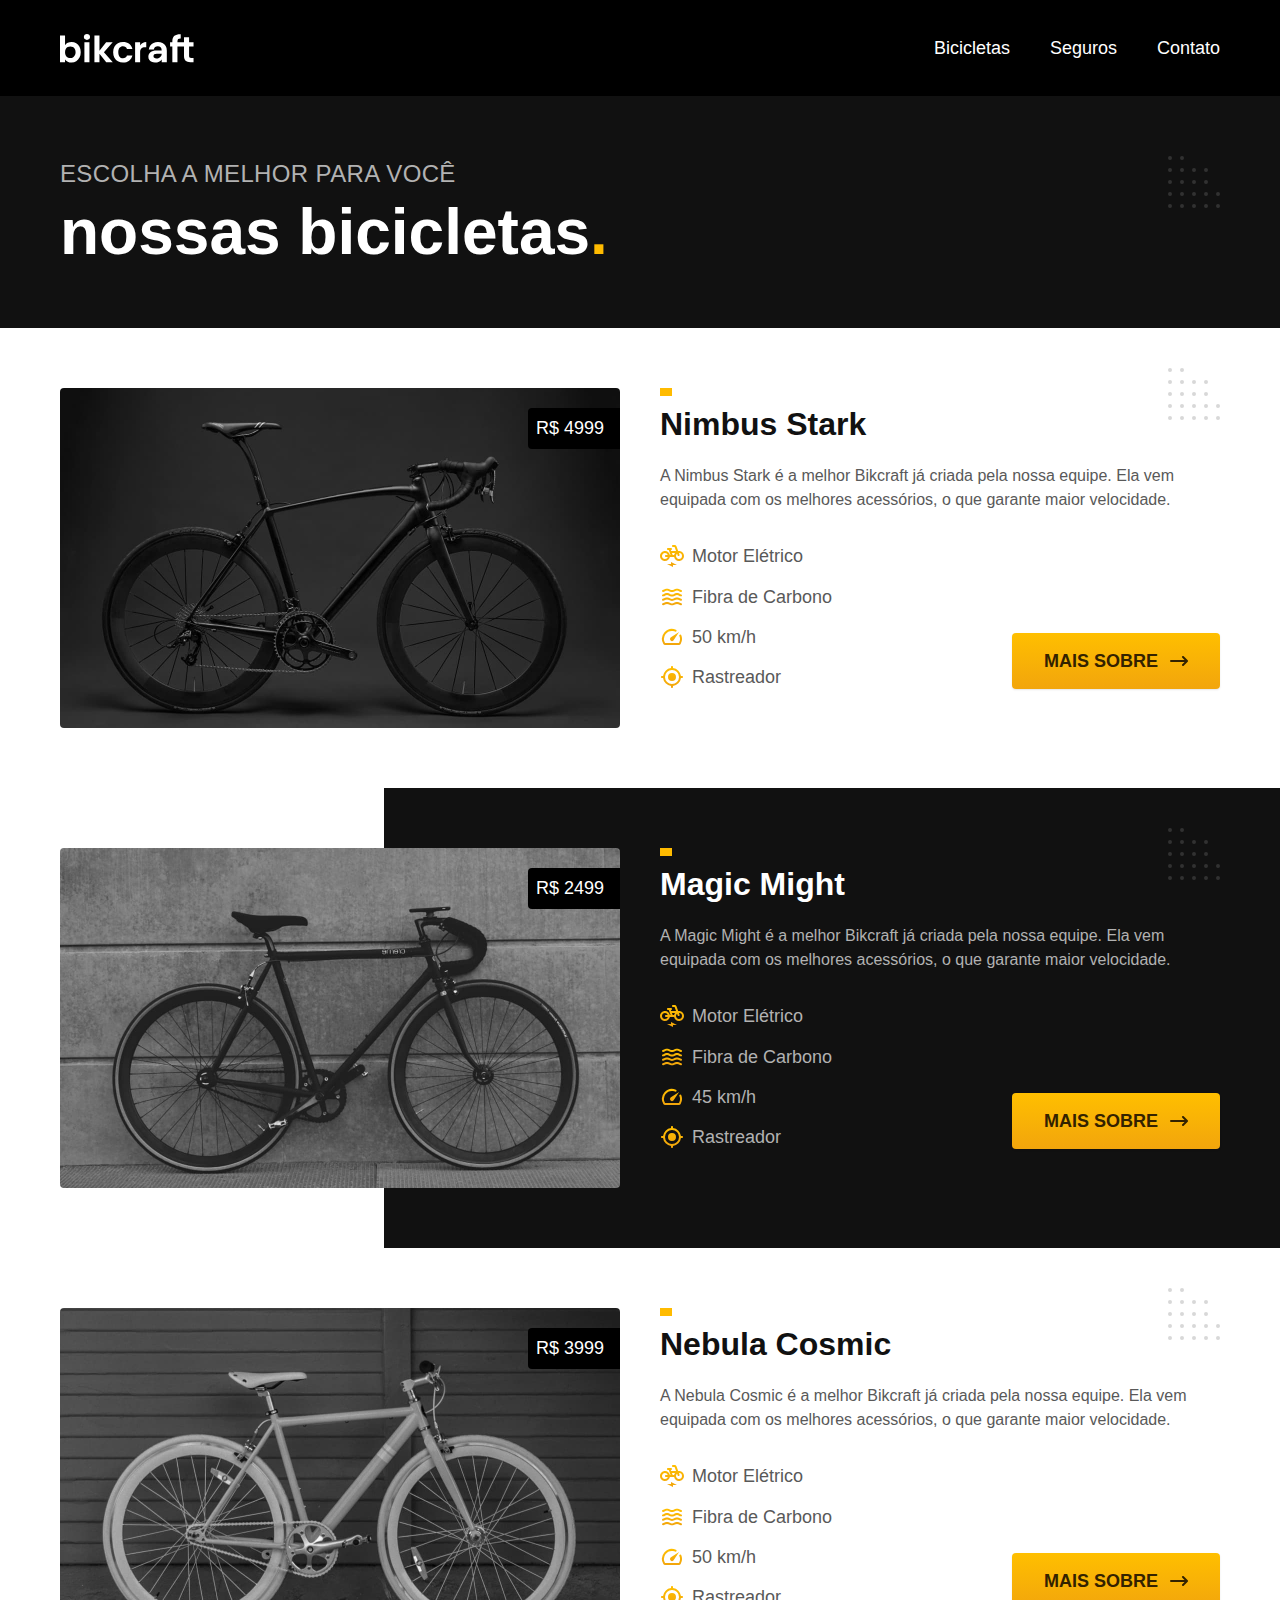
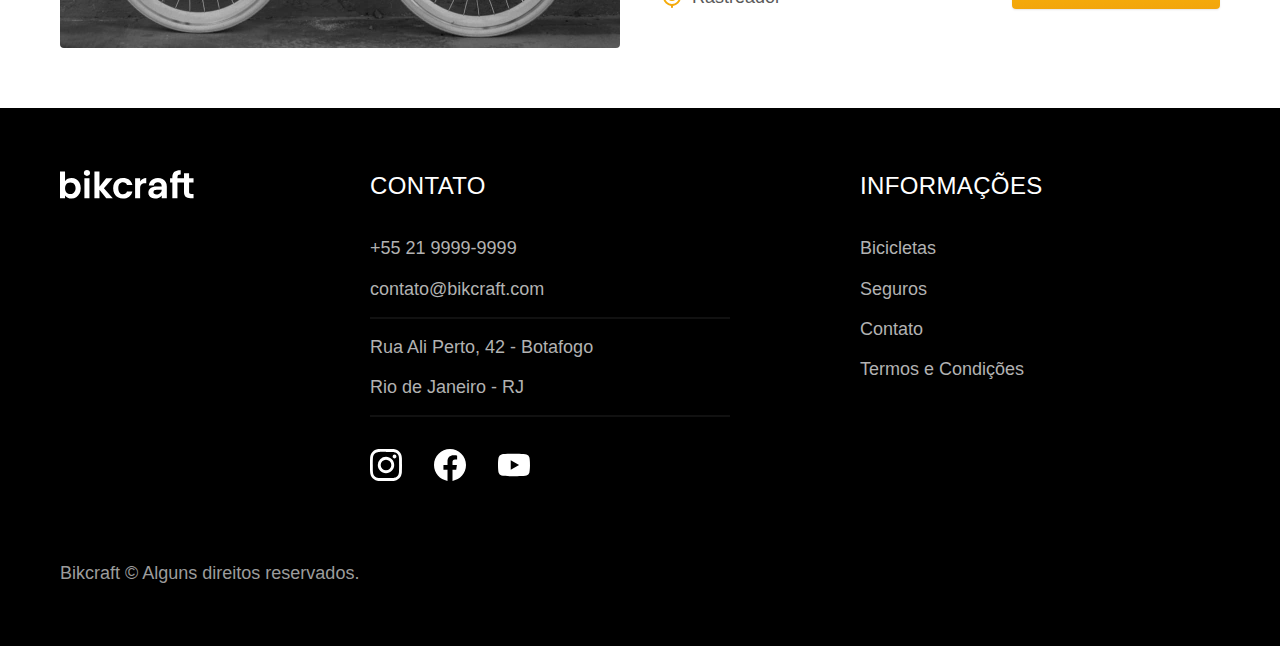
==== bicicletas.html @ 07f013b3 "titulo" ====
<!DOCTYPE html>
<html lang="pt-br">

<head>
  <meta charset="UTF-8">
  <meta name="viewport" content="width=device-width, initial-scale=1.0">

  <title>Bicicletas | Bikcraft</title>
  <meta name="description" content="Bicicletas">

  <link rel="preload" href="./css/style.css" as="style">
  <link rel="stylesheet" href="./css/style.css">
</head>

<body id="bicicletas">
  <header class="header-bg">
    <div class="header container">
      <a href="./">
        <img src="./img/bikcraft.svg" alt="Bikcraft">
      </a>

      <nav aria-label="primaria">
        <ul class="header-menu font-1-m cor-0">
          <li><a href="./bicicletas.html">Bicicletas</a></li>
          <li><a href="./seguros.html">Seguros</a></li>
          <li><a href="./contato.html">Contato</a></li>
        </ul>
      </nav>
    </div>
  </header>

  <main>
    <div class="titulo-bg">
      <div class="titulo container">
        <p class="font-2-l-b cor-5">Escolha a melhor para você</p>
        <h1 class="font-1-xxl cor-0">nossas bicicletas<span class="cor-p1">.</span></h1>
      </div>
    </div>

    <div class="bicicletas container">
      <div class="bicicletas-imagem">
        <img src="./img/bicicletas/nimbus.jpg" alt="Bicicleta preta">
        <span class="font-2-m cor-0">R$ 4999</span>
      </div>
      <div class="bicicletas-conteudo">
        <h2 class="font-1-xl">Nimbus Stark</h2>
        <p class="font-2-s cor-8">A Nimbus Stark é a melhor Bikcraft já criada pela nossa equipe. Ela vem equipada com os melhores acessórios, o que garante maior velocidade.</p>
        <ul class="font-1-m cor-8">
          <li>
            <img src="./img/icones/eletrica.svg" alt="">
            Motor Elétrico
          </li>
          <li>
            <img src="./img/icones/carbono.svg" alt="">
            Fibra de Carbono
          </li>
          <li>
            <img src="./img/icones/velocidade.svg" alt="">
            50 km/h
          </li>
          <li>
            <img src="./img/icones/rastreador.svg" alt="">
            Rastreador
          </li>
        </ul>
        <a class="botao seta" href="./bicicletas/nimbus.html">Mais Sobre</a>
      </div>
    </div>

    <div class="bicicletas-bg">
      <div class="bicicletas container">
        <div class="bicicletas-imagem">
          <img src="./img/bicicletas/magic.jpg" alt="Bicicleta preta">
          <span class="font-2-m cor-0">R$ 2499</span>
        </div>
        <div class="bicicletas-conteudo">
          <h2 class="font-1-xl cor-0">Magic Might</h2>
          <p class="font-2-s cor-5">A Magic Might é a melhor Bikcraft já criada pela nossa equipe. Ela vem equipada com os melhores acessórios, o que garante maior velocidade.</p>
          <ul class="font-1-m cor-5">
            <li>
              <img src="./img/icones/eletrica.svg" alt="">
              Motor Elétrico
            </li>
            <li>
              <img src="./img/icones/carbono.svg" alt="">
              Fibra de Carbono
            </li>
            <li>
              <img src="./img/icones/velocidade.svg" alt="">
              45 km/h
            </li>
            <li>
              <img src="./img/icones/rastreador.svg" alt="">
              Rastreador
            </li>
          </ul>
          <a class="botao seta" href="./bicicletas/magic.html">Mais Sobre</a>
        </div>
      </div>
    </div>

    <div class="bicicletas container">
      <div class="bicicletas-imagem">
        <img src="./img/bicicletas/nebula.jpg" alt="Bicicleta preta">
        <span class="font-2-m cor-0">R$ 3999</span>
      </div>
      <div class="bicicletas-conteudo">
        <h2 class="font-1-xl">Nebula Cosmic</h2>
        <p class="font-2-s cor-8">A Nebula Cosmic é a melhor Bikcraft já criada pela nossa equipe. Ela vem equipada com os melhores acessórios, o que garante maior velocidade.</p>
        <ul class="font-1-m cor-8">
          <li>
            <img src="./img/icones/eletrica.svg" alt="">
            Motor Elétrico
          </li>
          <li>
            <img src="./img/icones/carbono.svg" alt="">
            Fibra de Carbono
          </li>
          <li>
            <img src="./img/icones/velocidade.svg" alt="">
            50 km/h
          </li>
          <li>
            <img src="./img/icones/rastreador.svg" alt="">
            Rastreador
          </li>
        </ul>
        <a class="botao seta" href="./bicicletas/nebula.html">Mais Sobre</a>
      </div>
    </div>

  </main>

  <footer class="footer-bg">
    <div class="footer container">
      <img src="./img/bikcraft.svg" alt="Bikcraft">
      <div class="footer-contato">
        <h3 class="font-2-l-b cor-0">Contato</h3>
        <ul class="font-2-m cor-5">
          <li><a href="tel:+552199999999">+55 21 9999-9999</a></li>
          <li><a href="mailto:contato@bikcraft.com">contato@bikcraft.com</a></li>
          <li>Rua Ali Perto, 42 - Botafogo</li>
          <li>Rio de Janeiro - RJ</li>
        </ul>
        <div class="footer-redes">
          <a href="./">
            <img src="./img/redes/instagram.svg" alt="Instagram">
          </a>
          <a href="./">
            <img src="./img/redes/facebook.svg" alt="Facebook">
          </a>
          <a href="./">
            <img src="./img/redes/youtube.svg" alt="Youtube">
          </a>
        </div>
      </div>
      <div class="footer-informacoes">
        <h3 class="font-2-l-b cor-0">Informações</h3>
        <nav>
          <ul class="font-1-m cor-5">
            <li><a href="./bicicletas.html">Bicicletas</a></li>
            <li><a href="./seguros.html">Seguros</a></li>
            <li><a href="./contato.html">Contato</a></li>
            <li><a href="./termos.html">Termos e Condições</a></li>
          </ul>
        </nav>
      </div>
      <p class="footer-copy font-2-m cor-6">Bikcraft © Alguns direitos reservados.</p>
    </div>
  </footer>
</body>

</html>
---- css/style.css ----
@import "./global/global.css";
@import "./utilidades/tipografia.css";
@import "./utilidades/cores.css";

@import "./global/header.css";
@import "./global/footer.css";

/* Utilidades */
@import "./utilidades/componentes.css";
@import "./utilidades/formulario.css";

/* Home */
@import "./home/introducao.css";
@import "./home/tecnologia.css";
@import "./home/parceiros.css";
@import "./home/depoimento.css";

/* Bicicletas */
@import "./bicicletas/bicicletas-lista.css";
@import "./bicicletas/bicicletas.css";

/* Bicicleta */
@import "./bicicleta/bicicleta.css";
@import "./bicicleta/seguro.css";

/* Seguros */
@import "./seguros/seguros.css";
@import "./seguros/vantagens.css";
@import "./seguros/perguntas.css";

/* Contato */
@import "./contato/contato.css";
@import "./contato/lojas.css";

/* Contato */
@import "./orcamento/orcamento.css";

/* Termos */
@import "./termos/termos.css";
---- css/style.css ----
@import "./global/global.css";
@import "./utilidades/tipografia.css";
@import "./utilidades/cores.css";

@import "./global/header.css";
@import "./global/footer.css";

/* Utilidades */
@import "./utilidades/componentes.css";
@import "./utilidades/formulario.css";

/* Home */
@import "./home/introducao.css";
@import "./home/tecnologia.css";
@import "./home/parceiros.css";
@import "./home/depoimento.css";

/* Bicicletas */
@import "./bicicletas/bicicletas-lista.css";
@import "./bicicletas/bicicletas.css";

/* Bicicleta */
@import "./bicicleta/bicicleta.css";
@import "./bicicleta/seguro.css";

/* Seguros */
@import "./seguros/seguros.css";
@import "./seguros/vantagens.css";
@import "./seguros/perguntas.css";

/* Contato */
@import "./contato/contato.css";
@import "./contato/lojas.css";

/* Contato */
@import "./orcamento/orcamento.css";

/* Termos */
@import "./termos/termos.css";
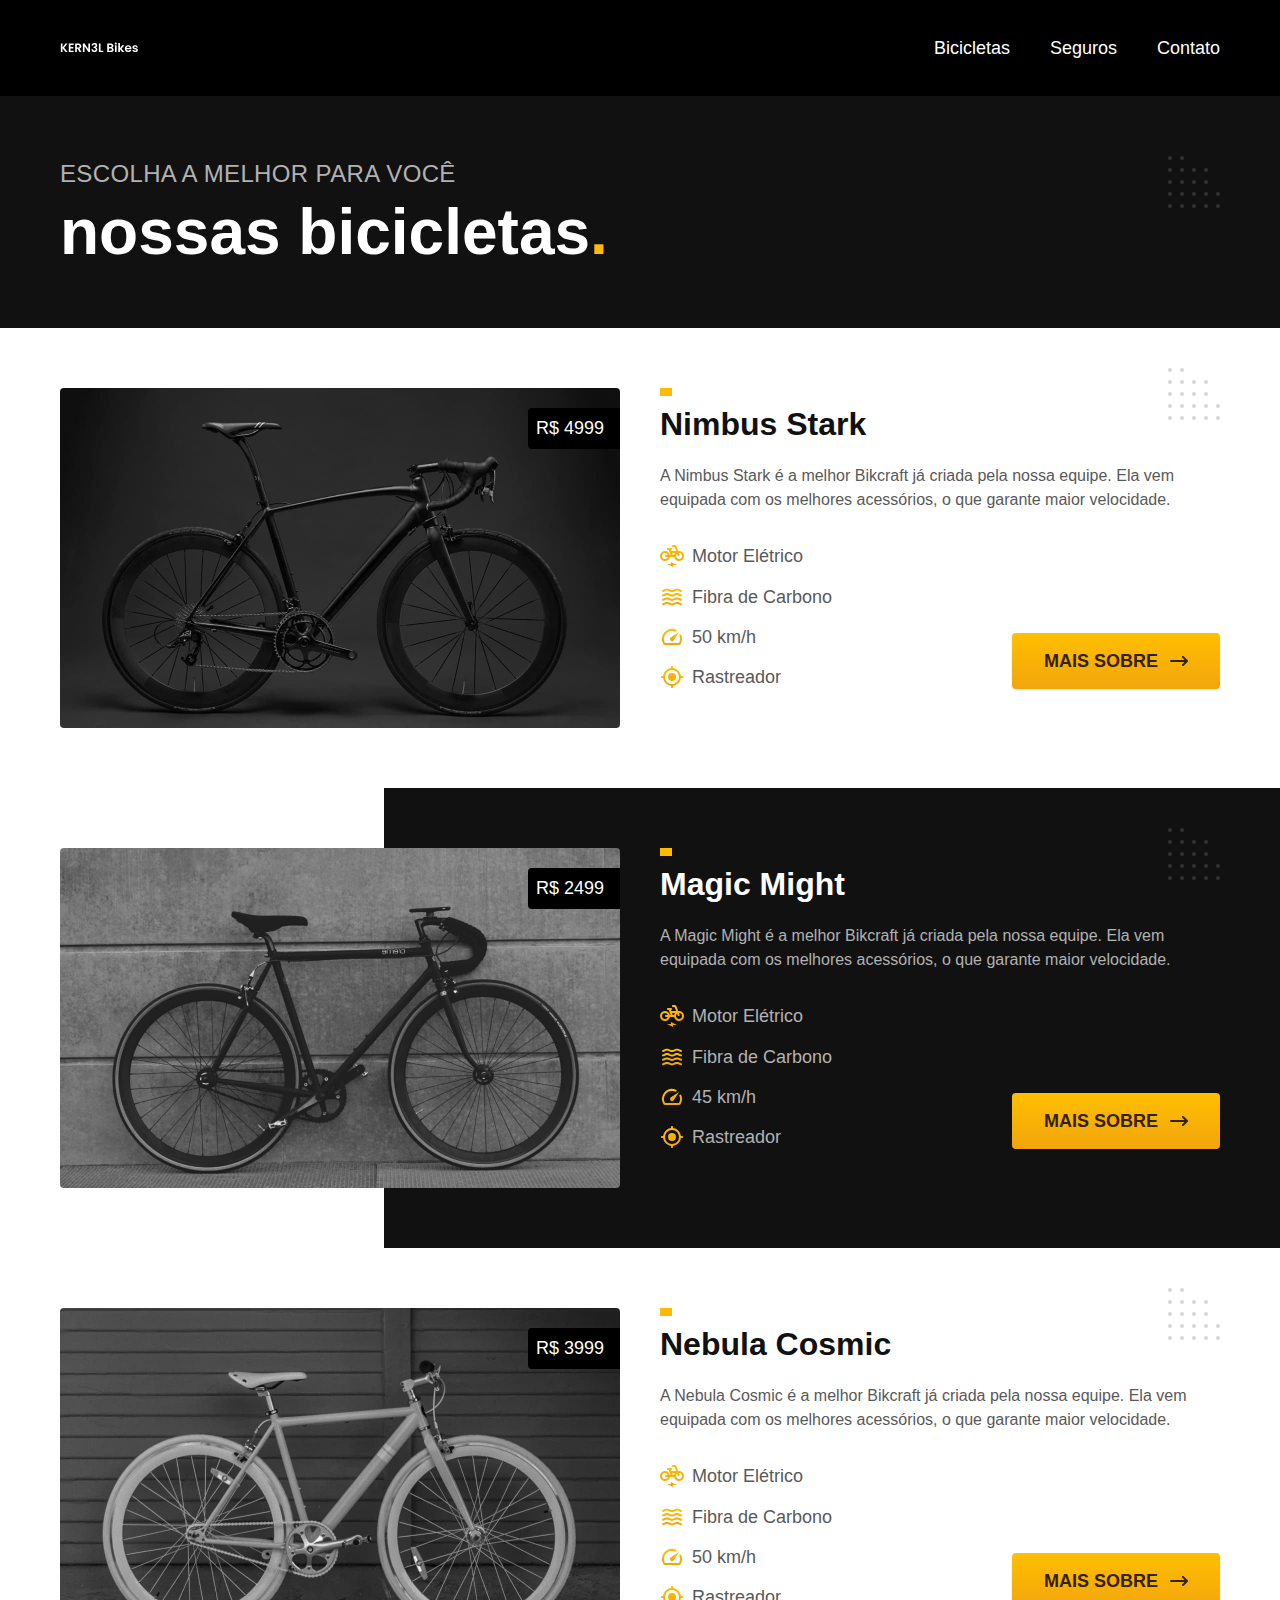
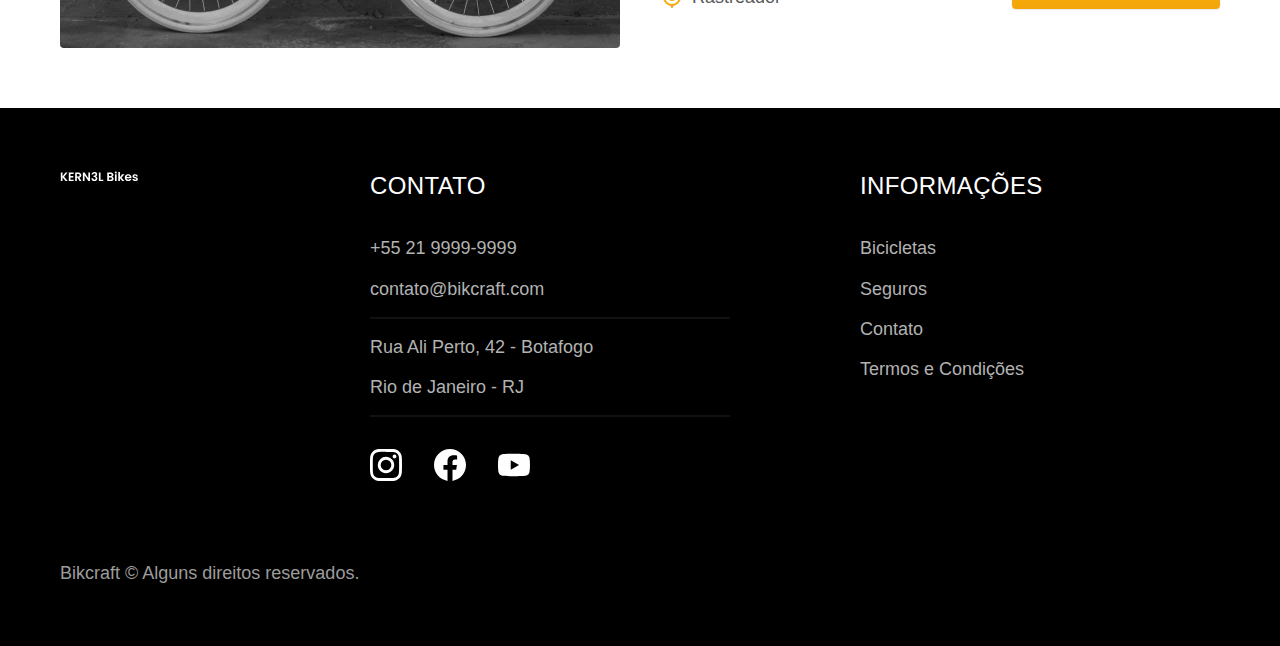
==== commit d7132bc3: "update" ====
--- a/bicicletas.html
+++ b/bicicletas.html
@@ -16,7 +16,7 @@
   <header class="header-bg">
     <div class="header container">
       <a href="./">
-        <img src="./img/bikcraft.svg" alt="Bikcraft">
+        <img src="./img/kernel.svg" alt="kernel">
       </a>
 
       <nav aria-label="primaria">
@@ -133,7 +133,7 @@
 
   <footer class="footer-bg">
     <div class="footer container">
-      <img src="./img/bikcraft.svg" alt="Bikcraft">
+      <img src="./img/kernel.svg" alt="kernel">
       <div class="footer-contato">
         <h3 class="font-2-l-b cor-0">Contato</h3>
         <ul class="font-2-m cor-5">
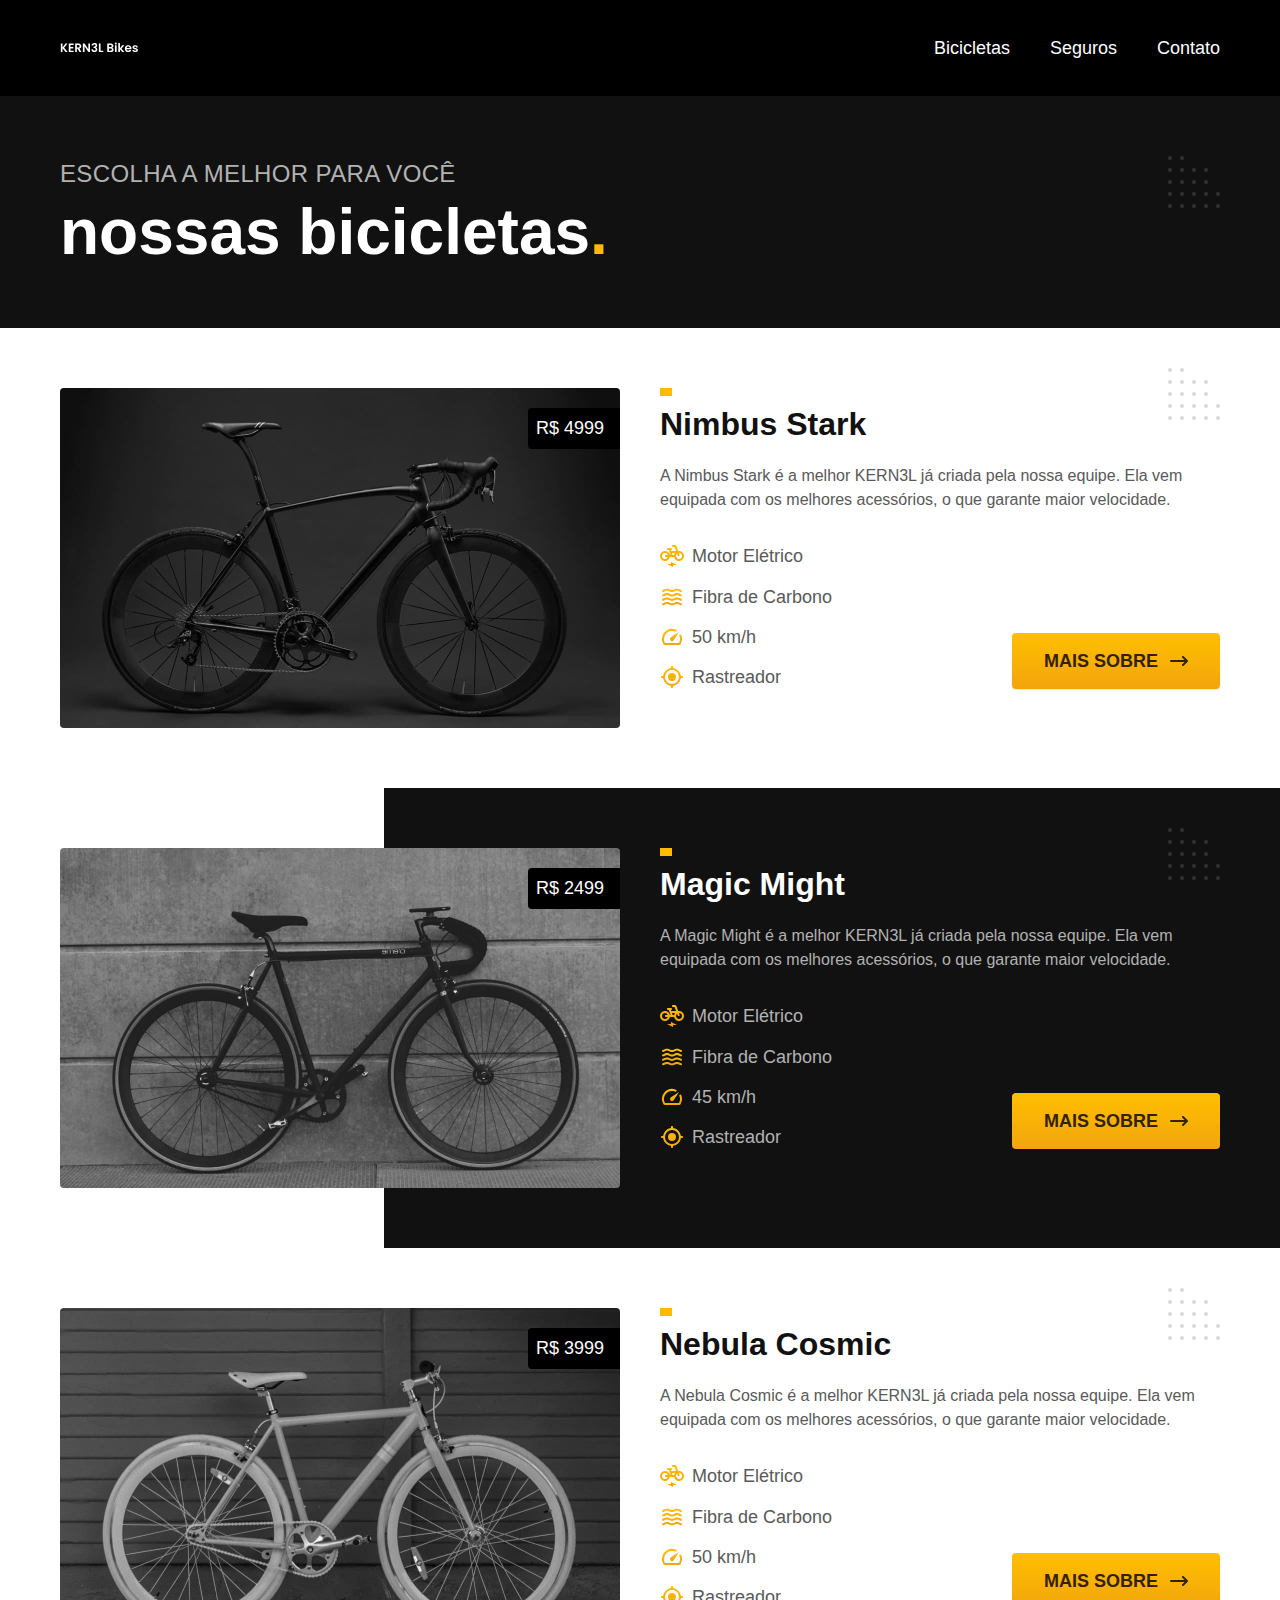
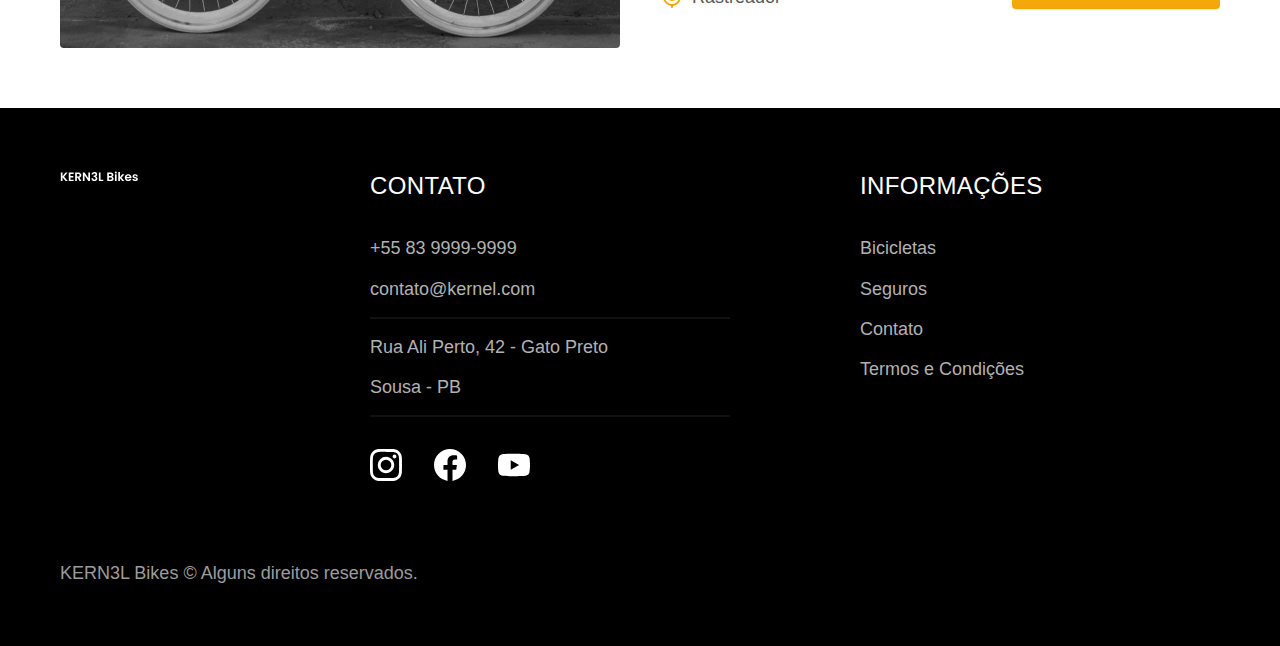
==== commit 0f6d49db: "versao-beta" ====
--- a/bicicletas.html
+++ b/bicicletas.html
@@ -5,7 +5,7 @@
   <meta charset="UTF-8">
   <meta name="viewport" content="width=device-width, initial-scale=1.0">
 
-  <title>Bicicletas | Bikcraft</title>
+  <title>Bicicletas | KERN3L</title>
   <meta name="description" content="Bicicletas">
 
   <link rel="preload" href="./css/style.css" as="style">
@@ -44,7 +44,7 @@
       </div>
       <div class="bicicletas-conteudo">
         <h2 class="font-1-xl">Nimbus Stark</h2>
-        <p class="font-2-s cor-8">A Nimbus Stark é a melhor Bikcraft já criada pela nossa equipe. Ela vem equipada com os melhores acessórios, o que garante maior velocidade.</p>
+        <p class="font-2-s cor-8">A Nimbus Stark é a melhor KERN3L já criada pela nossa equipe. Ela vem equipada com os melhores acessórios, o que garante maior velocidade.</p>
         <ul class="font-1-m cor-8">
           <li>
             <img src="./img/icones/eletrica.svg" alt="">
@@ -75,7 +75,7 @@
         </div>
         <div class="bicicletas-conteudo">
           <h2 class="font-1-xl cor-0">Magic Might</h2>
-          <p class="font-2-s cor-5">A Magic Might é a melhor Bikcraft já criada pela nossa equipe. Ela vem equipada com os melhores acessórios, o que garante maior velocidade.</p>
+          <p class="font-2-s cor-5">A Magic Might é a melhor KERN3L já criada pela nossa equipe. Ela vem equipada com os melhores acessórios, o que garante maior velocidade.</p>
           <ul class="font-1-m cor-5">
             <li>
               <img src="./img/icones/eletrica.svg" alt="">
@@ -106,7 +106,7 @@
       </div>
       <div class="bicicletas-conteudo">
         <h2 class="font-1-xl">Nebula Cosmic</h2>
-        <p class="font-2-s cor-8">A Nebula Cosmic é a melhor Bikcraft já criada pela nossa equipe. Ela vem equipada com os melhores acessórios, o que garante maior velocidade.</p>
+        <p class="font-2-s cor-8">A Nebula Cosmic é a melhor KERN3L já criada pela nossa equipe. Ela vem equipada com os melhores acessórios, o que garante maior velocidade.</p>
         <ul class="font-1-m cor-8">
           <li>
             <img src="./img/icones/eletrica.svg" alt="">
@@ -137,10 +137,10 @@
       <div class="footer-contato">
         <h3 class="font-2-l-b cor-0">Contato</h3>
         <ul class="font-2-m cor-5">
-          <li><a href="tel:+552199999999">+55 21 9999-9999</a></li>
-          <li><a href="mailto:contato@bikcraft.com">contato@bikcraft.com</a></li>
-          <li>Rua Ali Perto, 42 - Botafogo</li>
-          <li>Rio de Janeiro - RJ</li>
+          <li><a href="tel:+552199999999">+55 83 9999-9999</a></li>
+          <li><a href="mailto:contato@kernel.com">contato@kernel.com</a></li>
+          <li>Rua Ali Perto, 42 - Gato Preto </li>
+          <li>Sousa - PB</li>
         </ul>
         <div class="footer-redes">
           <a href="./">
@@ -165,7 +165,7 @@
           </ul>
         </nav>
       </div>
-      <p class="footer-copy font-2-m cor-6">Bikcraft © Alguns direitos reservados.</p>
+      <p class="footer-copy font-2-m cor-6">KERN3L Bikes © Alguns direitos reservados.</p>
     </div>
   </footer>
 </body>
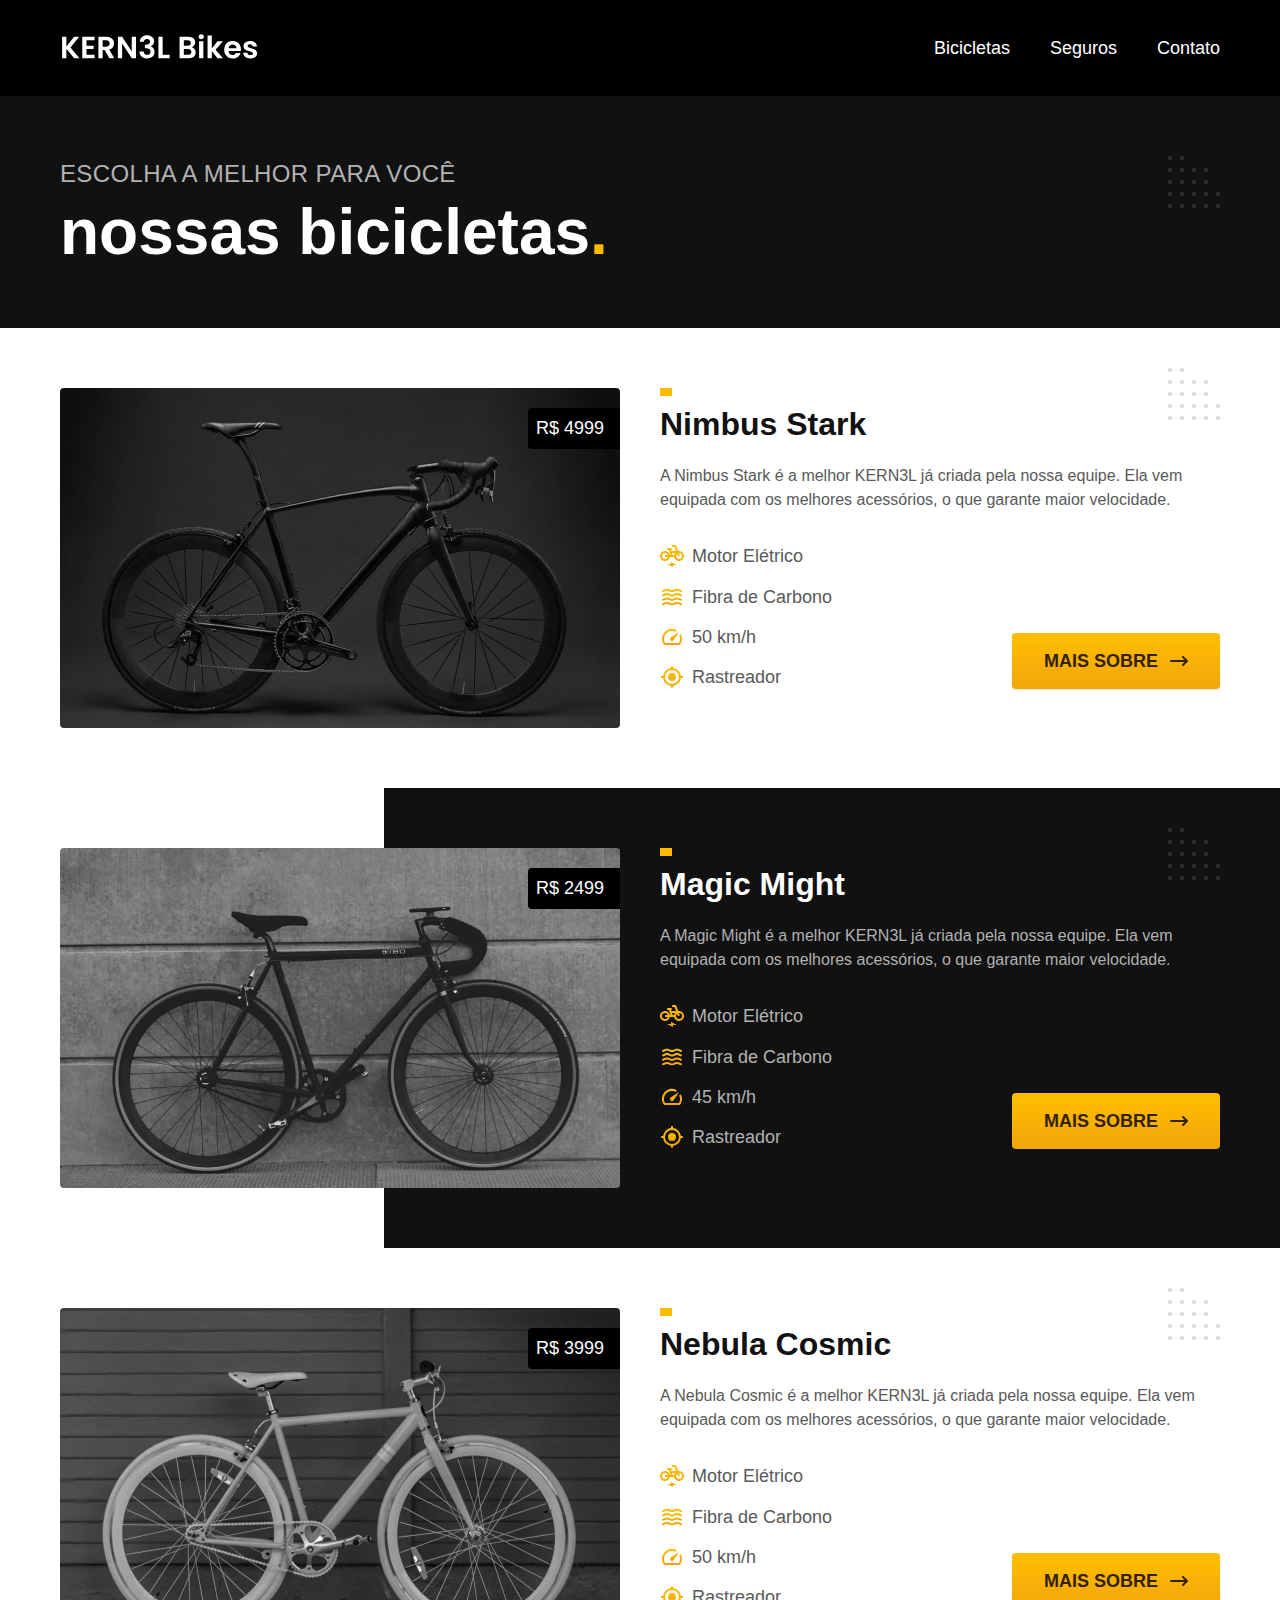
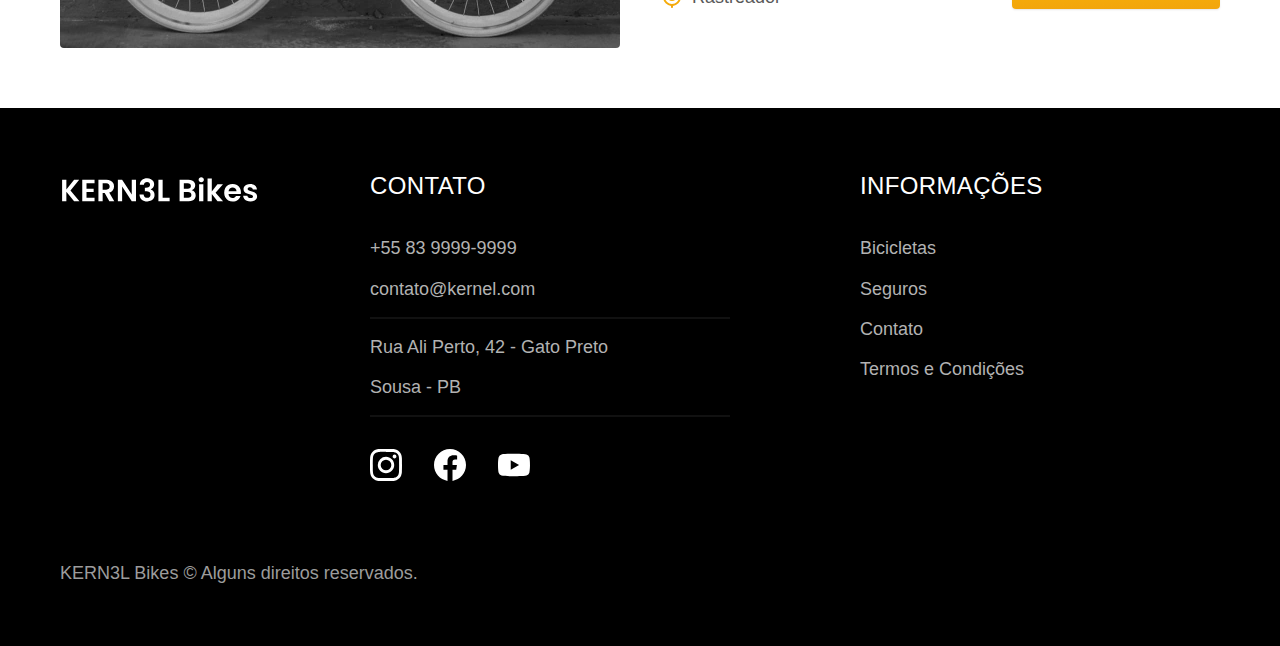
==== commit a53d3654: "v-final" ====
--- a/bicicletas.html
+++ b/bicicletas.html
@@ -16,7 +16,7 @@
   <header class="header-bg">
     <div class="header container">
       <a href="./">
-        <img src="./img/kernel.svg" alt="kernel">
+        <img src="./img/kernel.svg" width="200" height="45" alt="kernel">
       </a>
 
       <nav aria-label="primaria">
@@ -133,7 +133,7 @@
 
   <footer class="footer-bg">
     <div class="footer container">
-      <img src="./img/kernel.svg" alt="kernel">
+      <img src="./img/kernel.svg" width="200" height="45" alt="kernel">
       <div class="footer-contato">
         <h3 class="font-2-l-b cor-0">Contato</h3>
         <ul class="font-2-m cor-5">
